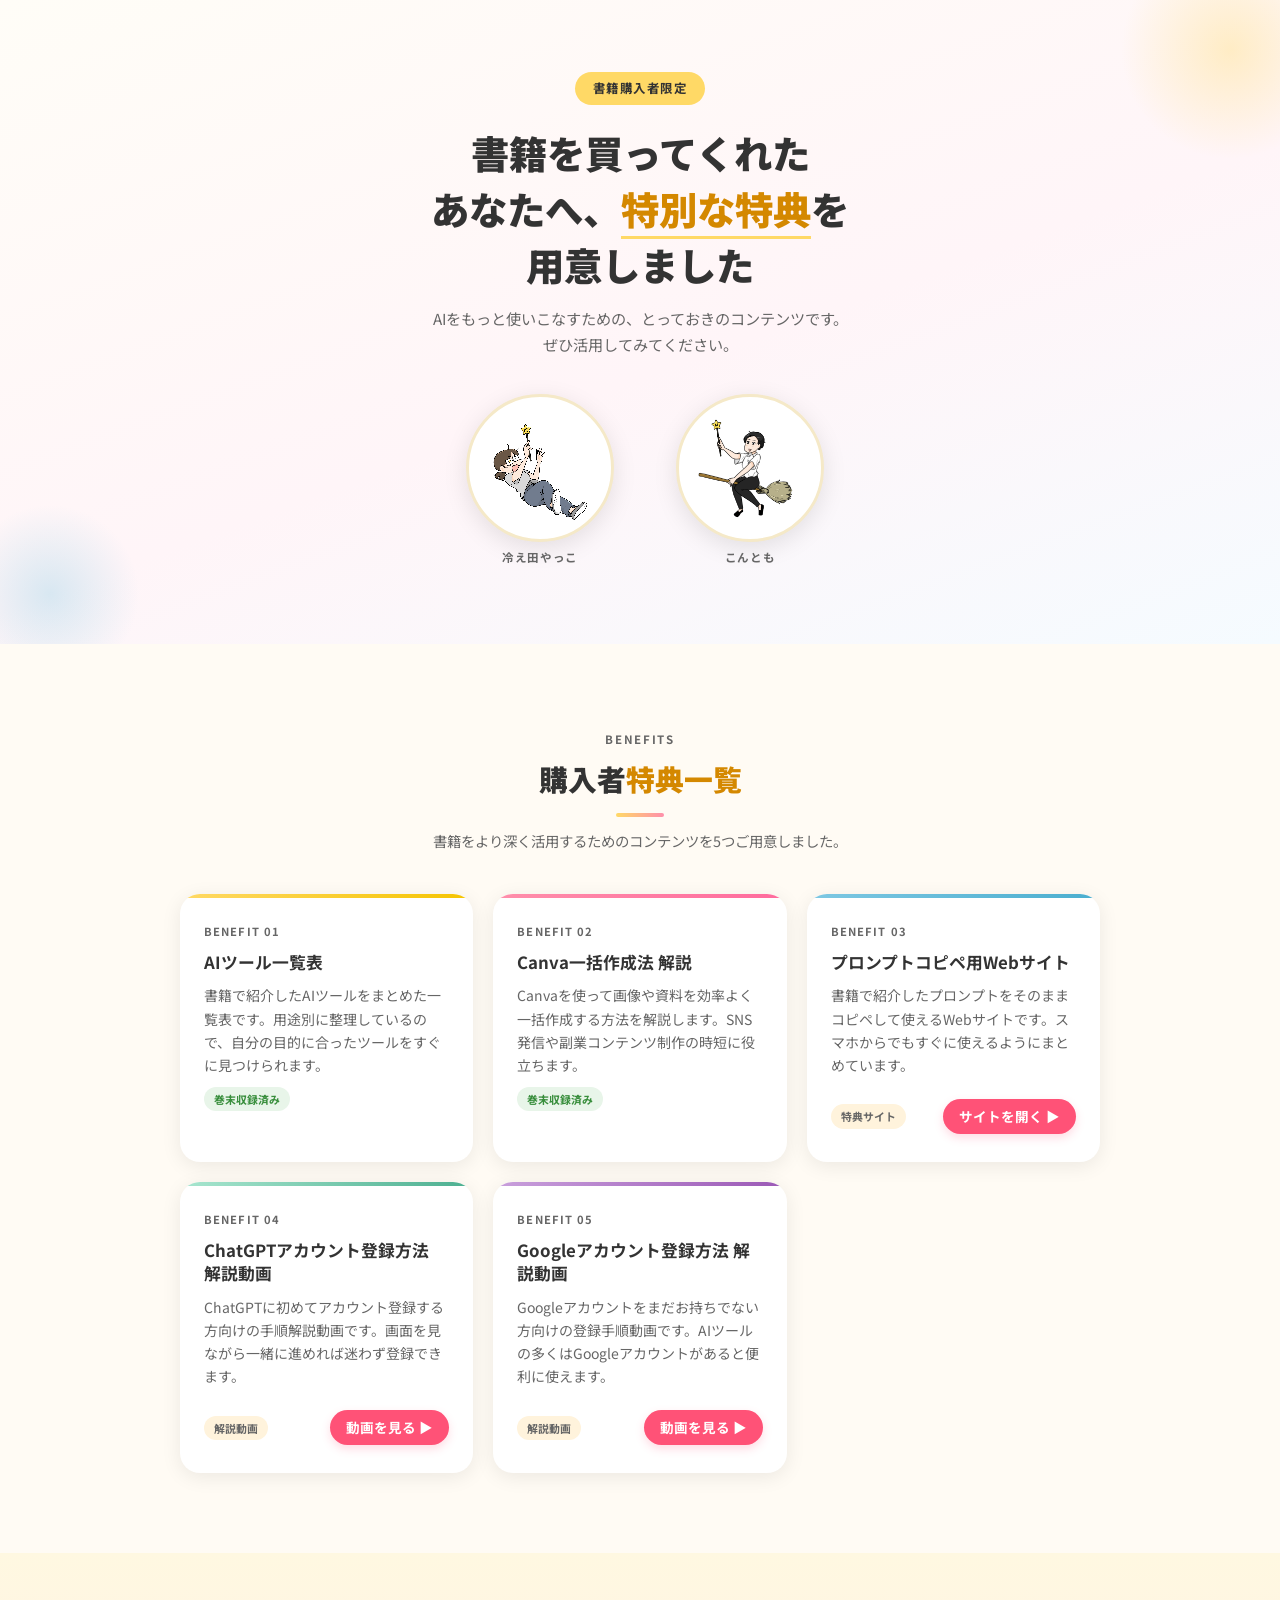
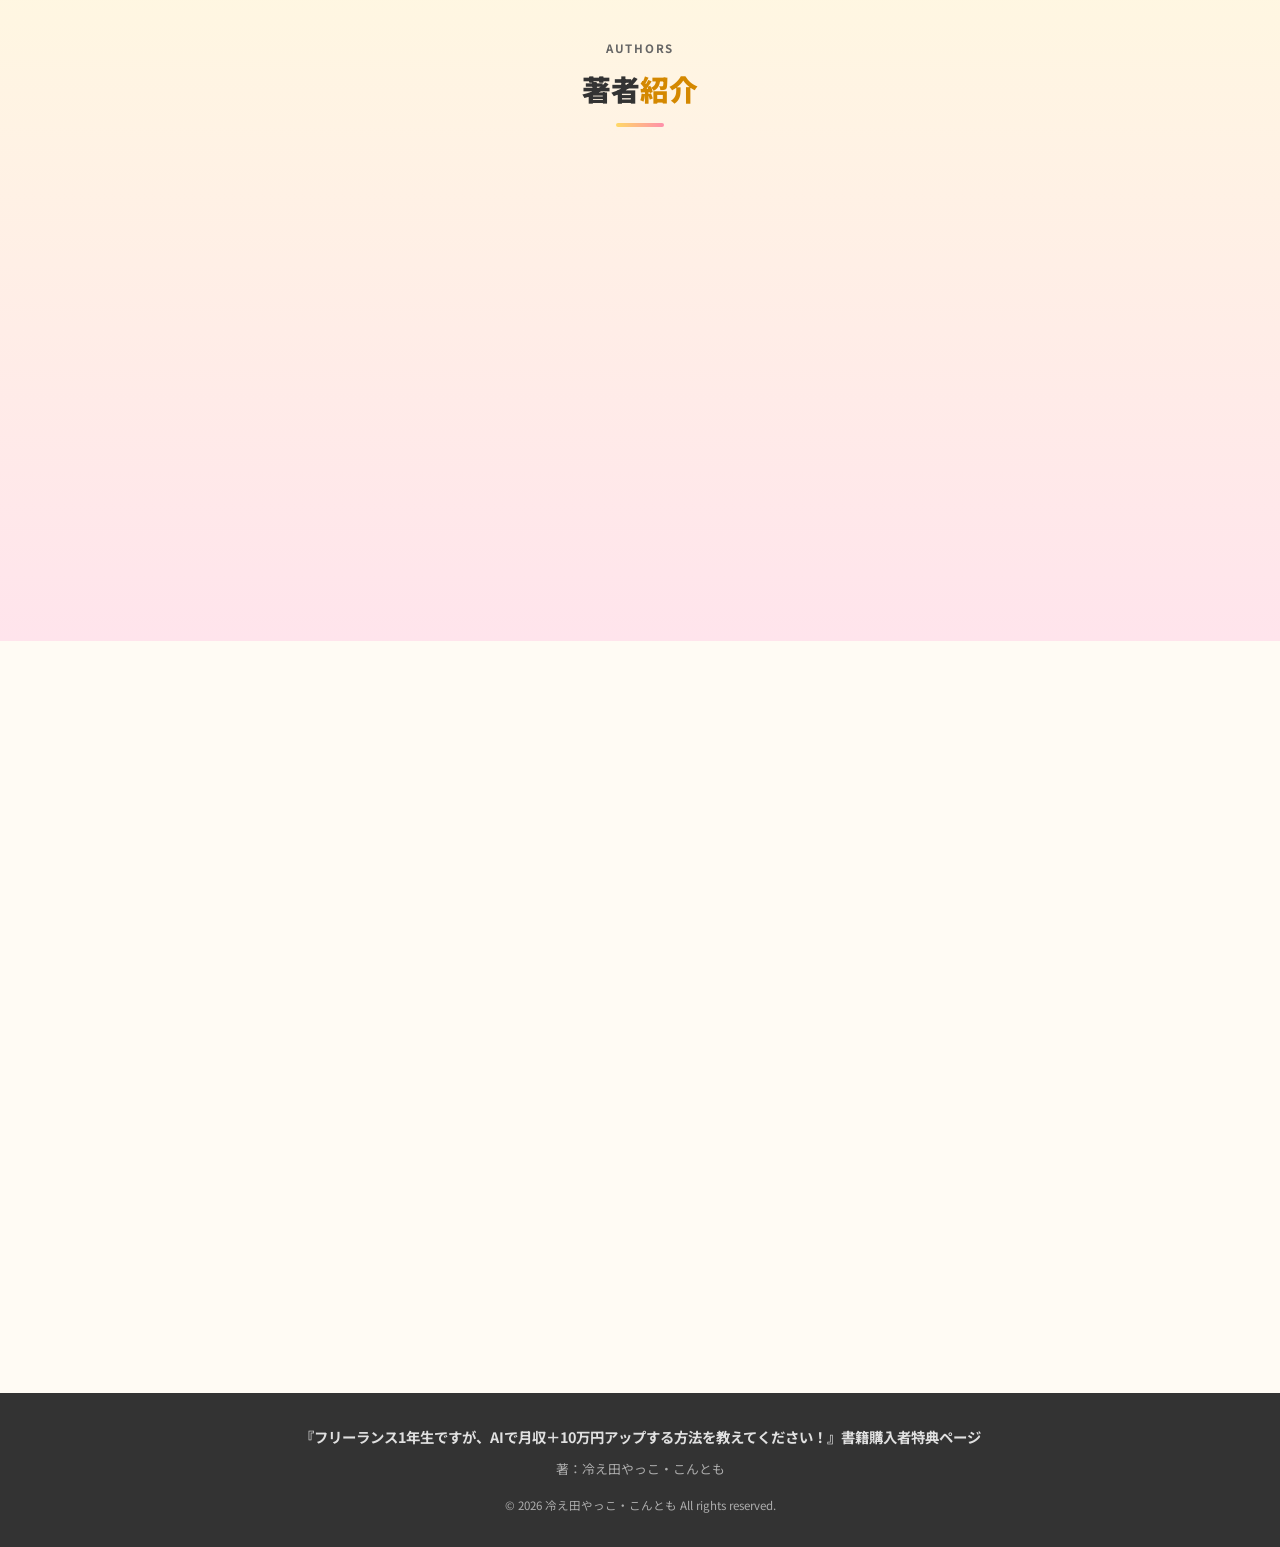
==== index.html @ 8abfb725 "Initial commit of bonus page" ====
<!DOCTYPE html>
<html lang="ja">

<head>
  <meta charset="UTF-8">
  <meta name="viewport" content="width=device-width, initial-scale=1.0">
  <meta name="description"
    content="冷え田やっこ・こん共著 『フリーランス1年生ですが、AIで月収＋10万円アップする方法を教えてください！』の購入者限定特典ページです。プロンプトコピペ集・解説動画など、AIをもっと活用するための特別コンテンツをご用意しました。">
  <title>書籍購入者特典 | フリーランス1年生ですが、AIで月収＋10万円アップする方法を教えてください！ 購入ありがとうございます</title>
  <link rel="stylesheet" href="style.css">
</head>

<body>

  <!-- ===== Hero ===== -->
  <section class="hero">
    <div class="container">
      <p class="hero-badge">書籍購入者限定</p>
      <h1 class="hero-title">
        書籍を買ってくれた<br>
        あなたへ、<span>特別な特典</span>を<br>
        用意しました
      </h1>
      <p class="hero-subtitle">
        AIをもっと使いこなすための、とっておきのコンテンツです。<br>
        ぜひ活用してみてください。
      </p>
      <div class="hero-characters">
        <div class="hero-character yakko">
          <div class="char-frame">
            <img src="yakko.png" alt="冷え田やっこのキャラクターイラスト">
          </div>
          <p class="character-name">冷え田やっこ</p>
        </div>
        <div class="hero-character kon">
          <div class="char-frame">
            <img src="kontomo.png" alt="こんとものキャラクターイラスト">
          </div>
          <p class="character-name">こんとも</p>
        </div>
      </div>
    </div>
  </section>

  <!-- ===== Benefits ===== -->
  <section class="benefits">
    <div class="container">
      <div class="section-header fade-in">
        <span class="section-label">Benefits</span>
        <h2 class="section-title">購入者<span class="accent">特典一覧</span></h2>
        <div class="divider"></div>
        <p class="section-desc">書籍をより深く活用するためのコンテンツを5つご用意しました。</p>
      </div>

      <div class="benefits-grid">

        <div class="benefit-card fade-in">
          <span class="benefit-number">BENEFIT 01</span>
          <h3 class="benefit-title">AIツール一覧表</h3>
          <p class="benefit-desc">
            書籍で紹介したAIツールをまとめた一覧表です。用途別に整理しているので、自分の目的に合ったツールをすぐに見つけられます。
          </p>
          <span class="benefit-tag confirmed">巻末収録済み</span>
        </div>

        <div class="benefit-card fade-in">
          <span class="benefit-number">BENEFIT 02</span>
          <h3 class="benefit-title">Canva一括作成法 解説</h3>
          <p class="benefit-desc">
            Canvaを使って画像や資料を効率よく一括作成する方法を解説します。SNS発信や副業コンテンツ制作の時短に役立ちます。
          </p>
          <span class="benefit-tag confirmed">巻末収録済み</span>
        </div>

        <div class="benefit-card fade-in">
          <span class="benefit-number">BENEFIT 03</span>
          <h3 class="benefit-title">プロンプトコピペ用Webサイト</h3>
          <p class="benefit-desc">
            書籍で紹介したプロンプトをそのままコピペして使えるWebサイトです。スマホからでもすぐに使えるようにまとめています。
          </p>
          <div style="display: flex; justify-content: space-between; align-items: center; margin-top: 12px;">
            <span class="benefit-tag" style="margin: 0;">特典サイト</span>
            <a href="ai_prompt_collection.html" target="_blank" rel="noopener"
              style="background: #ff5277; color: #fff; padding: 6px 16px; border-radius: 20px; text-decoration: none; font-size: 0.85rem; font-weight: bold; box-shadow: 0 4px 10px rgba(255,82,119,0.2);">サイトを開く
              ▶</a>
          </div>
        </div>

        <div class="benefit-card fade-in">
          <span class="benefit-number">BENEFIT 04</span>
          <h3 class="benefit-title">ChatGPTアカウント登録方法 解説動画</h3>
          <p class="benefit-desc">
            ChatGPTに初めてアカウント登録する方向けの手順解説動画です。画面を見ながら一緒に進めれば迷わず登録できます。
          </p>
          <div style="display: flex; justify-content: space-between; align-items: center; margin-top: 12px;">
            <span class="benefit-tag" style="margin: 0;">解説動画</span>
            <a href="https://youtu.be/j7SQnqsW3Rg" target="_blank" rel="noopener"
              style="background: #ff5277; color: #fff; padding: 6px 16px; border-radius: 20px; text-decoration: none; font-size: 0.85rem; font-weight: bold; box-shadow: 0 4px 10px rgba(255,82,119,0.2);">動画を見る
              ▶</a>
          </div>
        </div>

        <div class="benefit-card fade-in">
          <span class="benefit-number">BENEFIT 05</span>
          <h3 class="benefit-title">Googleアカウント登録方法 解説動画</h3>
          <p class="benefit-desc">
            Googleアカウントをまだお持ちでない方向けの登録手順動画です。AIツールの多くはGoogleアカウントがあると便利に使えます。
          </p>
          <div style="display: flex; justify-content: space-between; align-items: center; margin-top: 12px;">
            <span class="benefit-tag" style="margin: 0;">解説動画</span>
            <a href="https://youtu.be/7BrcalyXawY" target="_blank" rel="noopener"
              style="background: #ff5277; color: #fff; padding: 6px 16px; border-radius: 20px; text-decoration: none; font-size: 0.85rem; font-weight: bold; box-shadow: 0 4px 10px rgba(255,82,119,0.2);">動画を見る
              ▶</a>
          </div>
        </div>

      </div>
    </div>
  </section>

  <!-- ===== Authors ===== -->
  <section class="authors">
    <div class="container">
      <div class="section-header fade-in">
        <span class="section-label">Authors</span>
        <h2 class="section-title">著者<span class="accent">紹介</span></h2>
        <div class="divider"></div>
      </div>

      <div class="authors-grid">

        <div class="author-card fade-in">
          <div class="author-image">
            <img src="yakko.png" alt="冷え田やっこ">
          </div>
          <p class="author-role">漫画担当</p>
          <h3 class="author-name">冷え田やっこ</h3>
          <p class="author-desc">
            漫画家・イラストレーター。子育てをしながら創作活動を続けるなかでAIと出会い、その便利さに驚愕。「むずかしいことをわかりやすく」をモットーに、ふだんの生活に寄り添った漫画を描き続けている。
          </p>
        </div>

        <div class="author-card fade-in">
          <div class="author-image">
            <img src="kontomo.png" alt="こんとも">
          </div>
          <p class="author-role">AI・Web担当</p>
          <h3 class="author-name">こんとも</h3>
          <p class="author-desc">
            フリーランスのWebクリエイター。AI活用・副業・時短をテーマに情報発信中。Udemy講師としてChatGPT基礎講座を提供するなど、初心者がAIをすぐに使いこなせるようサポートしている。
          </p>
        </div>

      </div>
    </div>
  </section>

  <!-- ===== CTA ===== -->
  <section class="cta">
    <div class="container">
      <div class="cta-box fade-in">
        <div class="section-header" style="margin-bottom: 0;">
          <span class="section-label">Access</span>
          <h2 class="section-title">特典コンテンツへの<span class="accent">アクセス方法</span></h2>
          <div class="divider"></div>
        </div>

        <div class="cta-note">
          <strong>書籍の巻末QRコードからアクセスした方限定</strong>
          書籍の巻末に掲載されているQRコードを読み込むと、各特典コンテンツにアクセスできます。書籍をお手元にご用意の上、ご利用ください。
        </div>

        <a href="#" class="btn btn-primary">
          特典コンテンツを見る
        </a>

        <p style="margin: 20px 0 8px; font-size: 0.85rem; font-weight: 700; color: #555;">公式LINEでも最新情報をお届けしています</p>

        <a href="#" class="btn btn-line">
          公式LINEを登録する
        </a>

        <p class="cta-sub">
          公式LINEでは書籍の最新情報・キャンペーン情報をお届けしています。
        </p>
      </div>
    </div>
  </section>

  <!-- ===== Footer ===== -->
  <footer>
    <p class="footer-title">『フリーランス1年生ですが、AIで月収＋10万円アップする方法を教えてください！』書籍購入者特典ページ</p>
    <p class="footer-authors">著：冷え田やっこ・こんとも</p>
    <p class="copyright">&copy; 2026 冷え田やっこ・こんとも All rights reserved.</p>
  </footer>

  <!-- ===== Scroll Fade-in ===== -->
  <script>
    const targets = document.querySelectorAll('.fade-in');
    const observer = new IntersectionObserver((entries) => {
      entries.forEach((entry, i) => {
        if (entry.isIntersecting) {
          setTimeout(() => {
            entry.target.classList.add('visible');
          }, 80 * (entry.target.dataset.delay || 0));
          observer.unobserve(entry.target);
        }
      });
    }, { threshold: 0.12 });

    targets.forEach((el, i) => {
      el.dataset.delay = i;
      observer.observe(el);
    });

    // ===== White Background Removal (for yakko.png) =====
    function removeWhiteBg(img, threshold) {
      const canvas = document.createElement('canvas');
      canvas.width = img.naturalWidth;
      canvas.height = img.naturalHeight;
      canvas.style.cssText = img.style.cssText;
      canvas.className = img.className;
      canvas.style.width = '100%';
      canvas.style.height = 'auto';
      const ctx = canvas.getContext('2d');
      ctx.drawImage(img, 0, 0);
      const imageData = ctx.getImageData(0, 0, canvas.width, canvas.height);
      const data = imageData.data;
      for (let i = 0; i < data.length; i += 4) {
        const r = data[i], g = data[i + 1], b = data[i + 2];
        if (r > threshold && g > threshold && b > threshold) {
          // Near-white pixel: make transparent
          data[i + 3] = 0;
        }
      }
      ctx.putImageData(imageData, 0, 0);
      img.parentNode.replaceChild(canvas, img);
    }

    // Apply only to yakko.png (white background PNG)
    document.querySelectorAll('img[src="yakko.png"]').forEach(img => {
      if (img.complete && img.naturalWidth > 0) {
        removeWhiteBg(img, 235);
      } else {
        img.addEventListener('load', () => removeWhiteBg(img, 235));
      }
    });
  </script>

</body>

</html>
---- style.css ----
@import url('https://fonts.googleapis.com/css2?family=Noto+Sans+JP:wght@400;700;900&display=swap');

/* ===== Reset & Base ===== */
*,
*::before,
*::after {
  box-sizing: border-box;
  margin: 0;
  padding: 0;
}

html {
  font-size: 16px;
  scroll-behavior: smooth;
}

body {
  font-family: 'Noto Sans JP', sans-serif;
  background-color: #FFFBF4;
  color: #333333;
  line-height: 1.7;
  -webkit-font-smoothing: antialiased;
}

img {
  max-width: 100%;
  height: auto;
  display: block;
}

/* ===== Variables ===== */
:root {
  --yellow: #FFD966;
  --yellow-dark: #F5C400;
  --pink: #FF8FAB;
  --pink-light: #FFD6E0;
  --blue: #7EC8E3;
  --blue-light: #DCEFFE;
  --cream: #FFFBF4;
  --cream-dark: #FFF3DC;
  --text: #333333;
  --text-light: #666666;
  --white: #ffffff;
  --radius: 20px;
  --radius-sm: 12px;
  --shadow: 0 4px 20px rgba(0, 0, 0, 0.08);
  --shadow-lg: 0 8px 32px rgba(0, 0, 0, 0.12);
  --max-width: 960px;
}

/* ===== Layout ===== */
.container {
  width: 100%;
  max-width: var(--max-width);
  margin: 0 auto;
  padding: 0 20px;
}

section {
  padding: 60px 0;
}

/* ===== Hero Section ===== */
.hero {
  background: linear-gradient(160deg, #FFFDF7 0%, #FFF5F8 55%, #F5FBFF 100%);
  padding: 52px 0 40px;
  text-align: center;
  position: relative;
  overflow: hidden;
}

.hero::before {
  content: '';
  position: absolute;
  top: -60px;
  right: -60px;
  width: 220px;
  height: 220px;
  background: radial-gradient(circle, rgba(255, 217, 102, 0.35) 0%, transparent 70%);
  border-radius: 50%;
}

.hero::after {
  content: '';
  position: absolute;
  bottom: -40px;
  left: -40px;
  width: 180px;
  height: 180px;
  background: radial-gradient(circle, rgba(126, 200, 227, 0.3) 0%, transparent 70%);
  border-radius: 50%;
}

.hero-badge {
  display: inline-block;
  background: var(--yellow);
  color: var(--text);
  font-weight: 700;
  font-size: 0.78rem;
  letter-spacing: 0.12em;
  padding: 6px 18px;
  border-radius: 100px;
  margin-bottom: 20px;
}

.hero-title {
  font-size: 1.7rem;
  font-weight: 900;
  line-height: 1.45;
  margin-bottom: 14px;
  color: var(--text);
}

.hero-title span {
  color: #D48800;
  border-bottom: 3px solid var(--yellow);
}

.hero-subtitle {
  font-size: 0.95rem;
  color: var(--text-light);
  margin-bottom: 36px;
  padding: 0 10px;
}

.hero-characters {
  display: flex;
  justify-content: center;
  align-items: flex-end;
  gap: 0;
  margin-bottom: 20px;
  position: relative;
}

.hero-character {
  width: 160px;
  position: relative;
  display: flex;
  flex-direction: column;
  align-items: center;
}

.hero-character .char-frame {
  width: 148px;
  height: 148px;
  border-radius: 50%;
  background: #ffffff;
  border: 3px solid #F5E9C8;
  box-shadow: 0 6px 24px rgba(0, 0, 0, 0.10);
  overflow: hidden;
  display: flex;
  align-items: center;
  justify-content: center;
  padding: 8px;
}

.hero-character .char-frame img {
  width: 100%;
  height: 100%;
  object-fit: contain;
}

.hero-character.yakko {
  animation: float-yakko 4s ease-in-out infinite;
}

.hero-character.kon {
  animation: float-kon 4.5s ease-in-out infinite;
}

@keyframes float-yakko {

  0%,
  100% {
    transform: translateY(0px) rotate(-2deg);
  }

  50% {
    transform: translateY(-12px) rotate(2deg);
  }
}

@keyframes float-kon {

  0%,
  100% {
    transform: translateY(-6px) rotate(3deg);
  }

  50% {
    transform: translateY(6px) rotate(-2deg);
  }
}

.character-name {
  font-size: 0.72rem;
  font-weight: 700;
  color: var(--text-light);
  text-align: center;
  margin-top: 6px;
  letter-spacing: 0.05em;
}

/* ===== Section Header ===== */
.section-header {
  text-align: center;
  margin-bottom: 40px;
}

.section-label {
  display: inline-block;
  font-size: 0.72rem;
  font-weight: 700;
  letter-spacing: 0.15em;
  color: var(--text-light);
  text-transform: uppercase;
  margin-bottom: 10px;
}

.section-title {
  font-size: 1.45rem;
  font-weight: 900;
  line-height: 1.4;
  color: var(--text);
}

.section-title .accent {
  color: #D48800;
}

.section-desc {
  margin-top: 12px;
  font-size: 0.9rem;
  color: var(--text-light);
}

/* ===== Divider ===== */
.divider {
  width: 48px;
  height: 4px;
  background: linear-gradient(90deg, var(--yellow), var(--pink));
  border-radius: 4px;
  margin: 14px auto 0;
}

/* ===== Benefits Section ===== */
.benefits {
  background: var(--cream);
}

.benefits-grid {
  display: grid;
  grid-template-columns: 1fr;
  gap: 20px;
}

.benefit-card {
  background: var(--white);
  border-radius: var(--radius);
  padding: 28px 24px;
  box-shadow: var(--shadow);
  display: flex;
  flex-direction: column;
  gap: 10px;
  position: relative;
  overflow: hidden;
  transition: transform 0.2s ease, box-shadow 0.2s ease;
}

.benefit-card:hover {
  transform: translateY(-3px);
  box-shadow: var(--shadow-lg);
}

.benefit-card::before {
  content: '';
  position: absolute;
  top: 0;
  left: 0;
  right: 0;
  height: 4px;
  border-radius: var(--radius) var(--radius) 0 0;
}

.benefit-card:nth-child(1)::before {
  background: linear-gradient(90deg, var(--yellow), var(--yellow-dark));
}

.benefit-card:nth-child(2)::before {
  background: linear-gradient(90deg, var(--pink), #FF6B9D);
}

.benefit-card:nth-child(3)::before {
  background: linear-gradient(90deg, var(--blue), #4AAECF);
}

.benefit-card:nth-child(4)::before {
  background: linear-gradient(90deg, #A8E6CF, #4CAF90);
}

.benefit-card:nth-child(5)::before {
  background: linear-gradient(90deg, #C9A0DC, #9B59B6);
}

.benefit-number {
  font-size: 0.7rem;
  font-weight: 700;
  letter-spacing: 0.1em;
  color: var(--text-light);
}

.benefit-title {
  font-size: 1.05rem;
  font-weight: 700;
  color: var(--text);
  line-height: 1.4;
}

.benefit-desc {
  font-size: 0.875rem;
  color: var(--text-light);
  line-height: 1.65;
}

.benefit-tag {
  display: inline-block;
  font-size: 0.68rem;
  font-weight: 700;
  padding: 3px 10px;
  border-radius: 100px;
  background: var(--cream-dark);
  color: var(--text-light);
  width: fit-content;
}

.benefit-tag.confirmed {
  background: #E8F5E9;
  color: #388E3C;
}

/* ===== Authors Section ===== */
.authors {
  background: linear-gradient(180deg, #FFF8E1 0%, #FFE4EC 100%);
}

.authors-grid {
  display: grid;
  grid-template-columns: 1fr;
  gap: 28px;
}

.author-card {
  background: var(--white);
  border-radius: var(--radius);
  padding: 32px 24px;
  box-shadow: var(--shadow);
  text-align: center;
}

.author-image {
  width: 140px;
  margin: 0 auto 18px;
}

.author-image img {
  width: 100%;
  height: auto;
}

.author-role {
  font-size: 0.7rem;
  font-weight: 700;
  letter-spacing: 0.12em;
  color: var(--text-light);
  margin-bottom: 6px;
}

.author-name {
  font-size: 1.2rem;
  font-weight: 900;
  color: var(--text);
  margin-bottom: 12px;
}

.author-desc {
  font-size: 0.875rem;
  color: var(--text-light);
  line-height: 1.7;
  text-align: left;
}

/* ===== CTA Section ===== */
.cta {
  background: var(--cream);
  text-align: center;
}

.cta-box {
  background: var(--white);
  border-radius: var(--radius);
  padding: 40px 24px;
  box-shadow: var(--shadow-lg);
  border: 2px solid var(--yellow);
}

.cta-note {
  font-size: 0.82rem;
  color: var(--text-light);
  background: var(--cream-dark);
  border-radius: var(--radius-sm);
  padding: 14px 16px;
  margin: 24px 0 32px;
  line-height: 1.7;
  text-align: left;
}

.cta-note strong {
  color: var(--text);
  display: block;
  margin-bottom: 6px;
}

.btn {
  display: inline-block;
  font-family: 'Noto Sans JP', sans-serif;
  font-weight: 700;
  font-size: 1rem;
  text-decoration: none;
  border: none;
  cursor: pointer;
  border-radius: 100px;
  padding: 16px 36px;
  transition: transform 0.15s ease, box-shadow 0.15s ease, opacity 0.15s ease;
  width: 100%;
  text-align: center;
}

.btn-primary {
  background: linear-gradient(135deg, var(--yellow), var(--yellow-dark));
  color: #333;
  box-shadow: 0 4px 16px rgba(255, 196, 0, 0.4);
}

.btn-primary:hover {
  transform: translateY(-2px);
  box-shadow: 0 8px 24px rgba(255, 196, 0, 0.5);
}

.btn-line {
  background: #06C755;
  color: var(--white);
  box-shadow: 0 4px 16px rgba(6, 199, 85, 0.35);
  margin-top: 14px;
}

.btn-line:hover {
  transform: translateY(-2px);
  box-shadow: 0 8px 24px rgba(6, 199, 85, 0.45);
  opacity: 0.92;
}

.cta-sub {
  margin-top: 20px;
  font-size: 0.8rem;
  color: var(--text-light);
}

/* ===== Footer ===== */
footer {
  background: #333333;
  color: rgba(255, 255, 255, 0.6);
  text-align: center;
  padding: 32px 20px;
}

footer .footer-title {
  font-size: 0.9rem;
  font-weight: 700;
  color: rgba(255, 255, 255, 0.85);
  margin-bottom: 8px;
}

footer .footer-authors {
  font-size: 0.8rem;
  margin-bottom: 16px;
  color: rgba(255, 255, 255, 0.6);
}

footer .copyright {
  font-size: 0.72rem;
}

/* ===== Fade-in Animation ===== */
.fade-in {
  opacity: 0;
  transform: translateY(20px);
  transition: opacity 0.6s ease, transform 0.6s ease;
}

.fade-in.visible {
  opacity: 1;
  transform: translateY(0);
}

/* ===== Responsive: Tablet ===== */
@media (min-width: 480px) {
  .hero-title {
    font-size: 2rem;
  }

  .benefits-grid {
    grid-template-columns: 1fr 1fr;
  }

  .benefit-card:last-child:nth-child(odd) {
    grid-column: 1 / -1;
  }

  .authors-grid {
    grid-template-columns: 1fr 1fr;
  }

  .btn {
    width: auto;
    min-width: 280px;
  }
}

/* ===== Responsive: PC ===== */
@media (min-width: 769px) {
  section {
    padding: 80px 0;
  }

  .hero {
    padding: 72px 0 56px;
  }

  .hero-title {
    font-size: 2.4rem;
  }

  .hero-character {
    width: 220px;
  }

  .hero-character.kon {
    width: 200px;
  }

  .section-title {
    font-size: 1.8rem;
  }

  .benefits-grid {
    grid-template-columns: repeat(3, 1fr);
  }

  .benefit-card:nth-child(4),
  .benefit-card:nth-child(5) {
    grid-column: auto;
  }

  .benefit-card:last-child:nth-child(odd) {
    grid-column: auto;
  }

  .cta-box {
    padding: 56px 48px;
  }
}
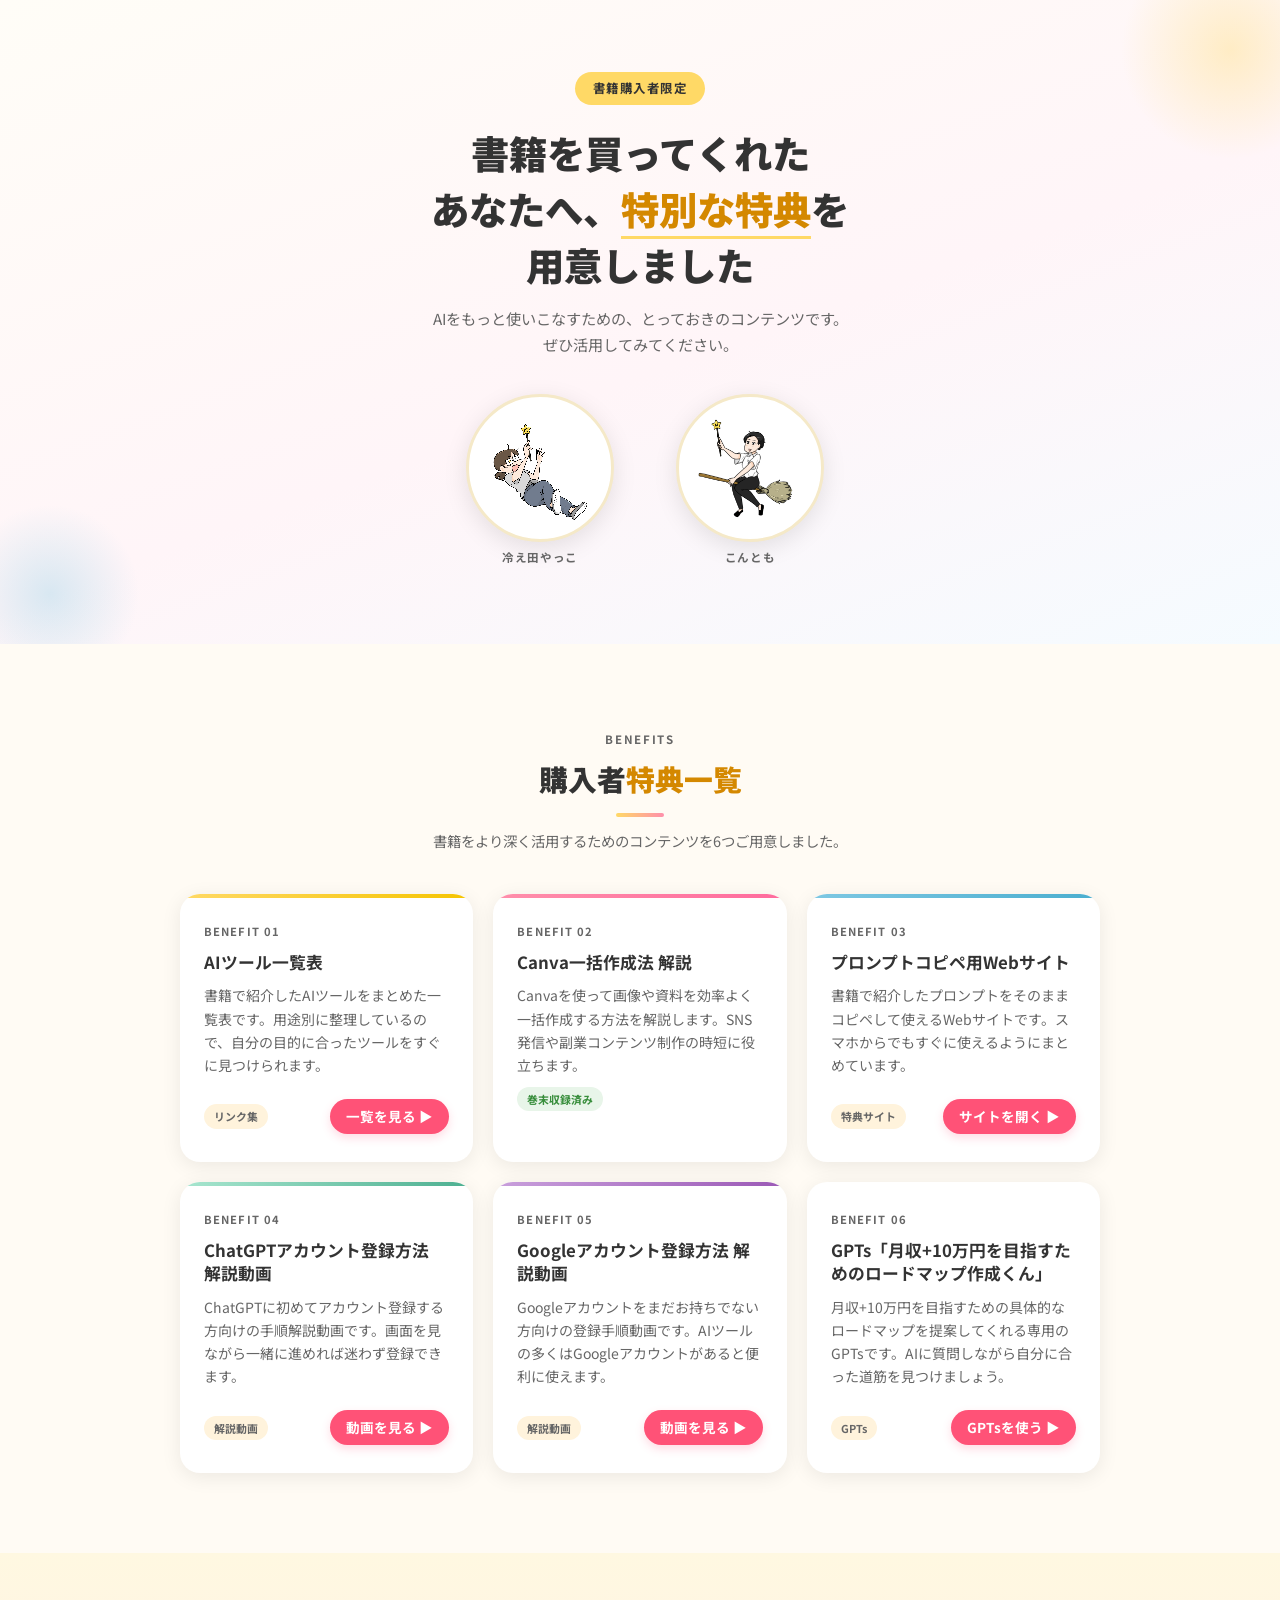
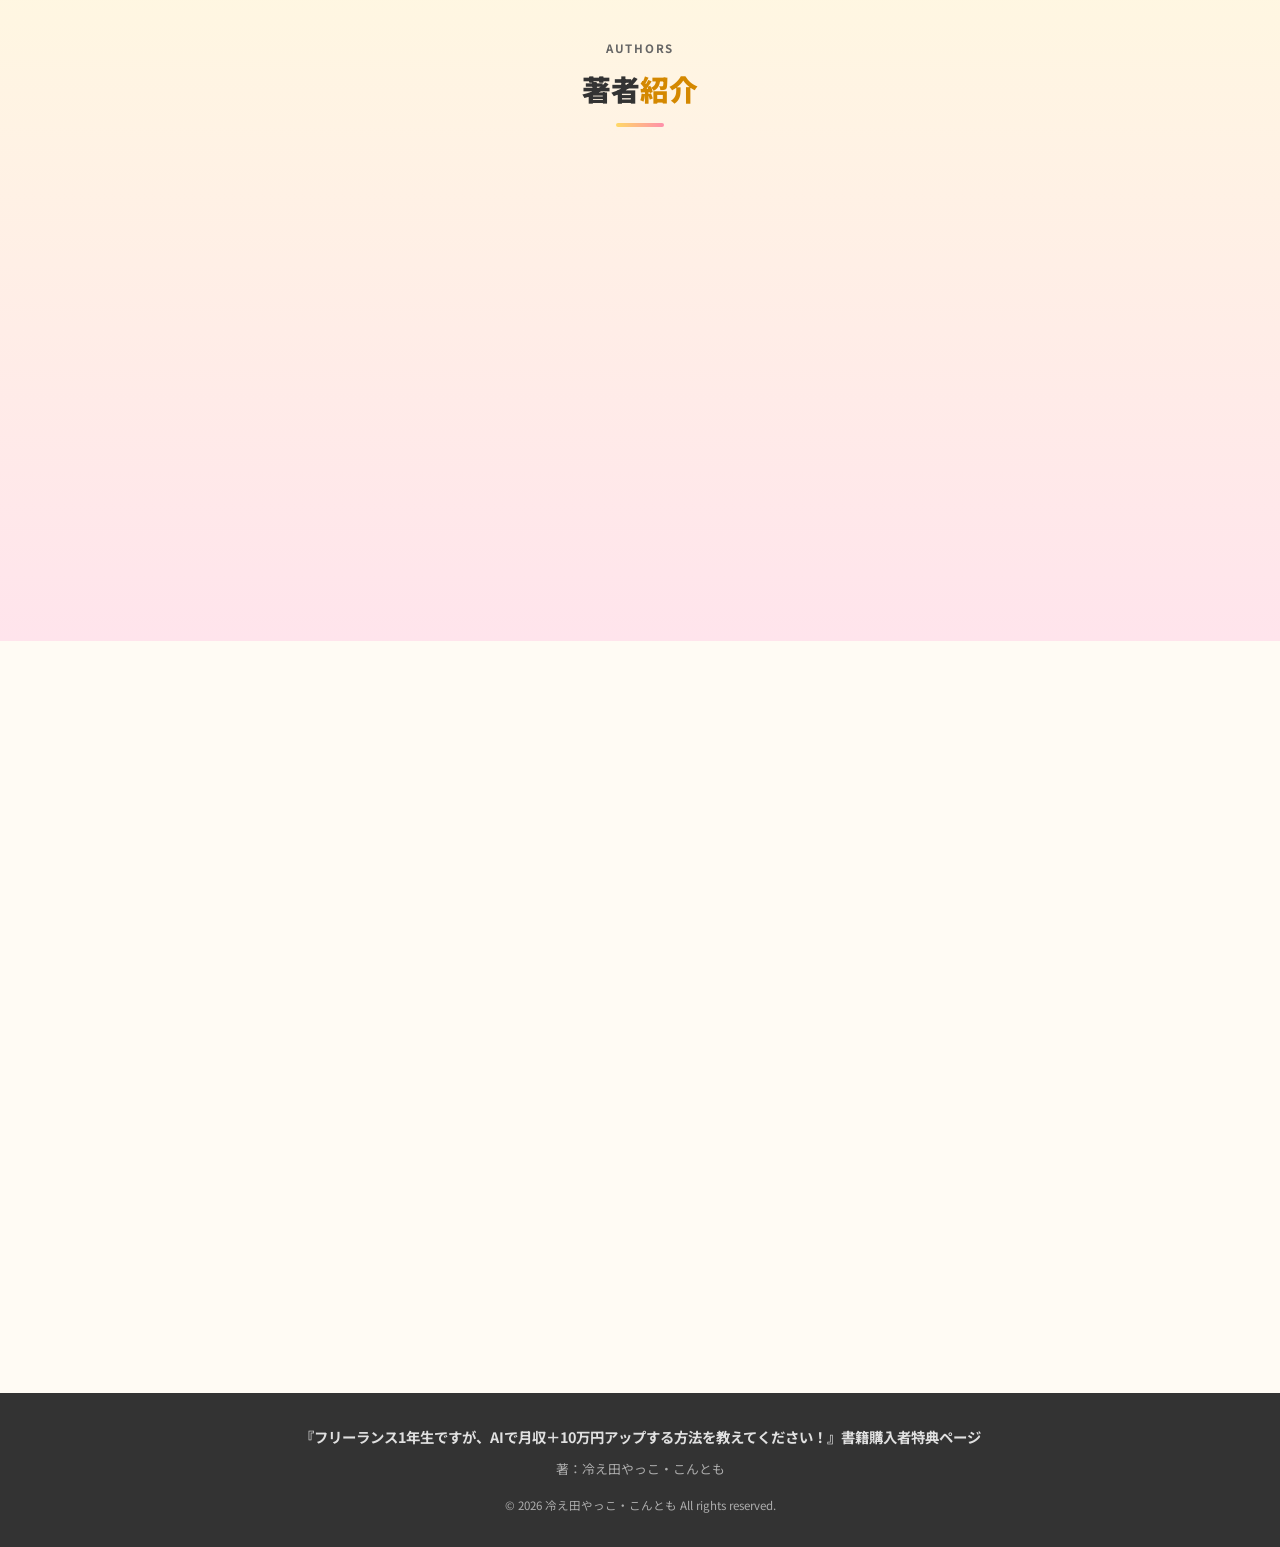
==== commit eec2f84d: "Add ai tools list page and update benefit links" ====
--- a/index.html
+++ b/index.html
@@ -49,7 +49,7 @@
         <span class="section-label">Benefits</span>
         <h2 class="section-title">購入者<span class="accent">特典一覧</span></h2>
         <div class="divider"></div>
-        <p class="section-desc">書籍をより深く活用するためのコンテンツを5つご用意しました。</p>
+        <p class="section-desc">書籍をより深く活用するためのコンテンツを6つご用意しました。</p>
       </div>
 
       <div class="benefits-grid">
@@ -60,7 +60,12 @@
           <p class="benefit-desc">
             書籍で紹介したAIツールをまとめた一覧表です。用途別に整理しているので、自分の目的に合ったツールをすぐに見つけられます。
           </p>
-          <span class="benefit-tag confirmed">巻末収録済み</span>
+          <div style="display: flex; justify-content: space-between; align-items: center; margin-top: 12px;">
+            <span class="benefit-tag" style="margin: 0;">リンク集</span>
+            <a href="ai_tools_links.html" target="_blank" rel="noopener"
+              style="background: #ff5277; color: #fff; padding: 6px 16px; border-radius: 20px; text-decoration: none; font-size: 0.85rem; font-weight: bold; box-shadow: 0 4px 10px rgba(255,82,119,0.2);">一覧を見る
+              ▶</a>
+          </div>
         </div>
 
         <div class="benefit-card fade-in">
@@ -110,6 +115,20 @@
             <span class="benefit-tag" style="margin: 0;">解説動画</span>
             <a href="https://youtu.be/7BrcalyXawY" target="_blank" rel="noopener"
               style="background: #ff5277; color: #fff; padding: 6px 16px; border-radius: 20px; text-decoration: none; font-size: 0.85rem; font-weight: bold; box-shadow: 0 4px 10px rgba(255,82,119,0.2);">動画を見る
+              ▶</a>
+          </div>
+        </div>
+
+        <div class="benefit-card fade-in">
+          <span class="benefit-number">BENEFIT 06</span>
+          <h3 class="benefit-title">GPTs「月収+10万円を目指すためのロードマップ作成くん」</h3>
+          <p class="benefit-desc">
+            月収+10万円を目指すための具体的なロードマップを提案してくれる専用のGPTsです。AIに質問しながら自分に合った道筋を見つけましょう。
+          </p>
+          <div style="display: flex; justify-content: space-between; align-items: center; margin-top: 12px;">
+            <span class="benefit-tag" style="margin: 0;">GPTs</span>
+            <a href="https://chatgpt.com/g/g-69c5f63667fc819190f28369ba0d12cf-yue-shou-10mo-yuan-womu-zhi-sutamenorotomatuhuzuo-cheng-kun" target="_blank" rel="noopener"
+              style="background: #ff5277; color: #fff; padding: 6px 16px; border-radius: 20px; text-decoration: none; font-size: 0.85rem; font-weight: bold; box-shadow: 0 4px 10px rgba(255,82,119,0.2);">GPTsを使う
               ▶</a>
           </div>
         </div>
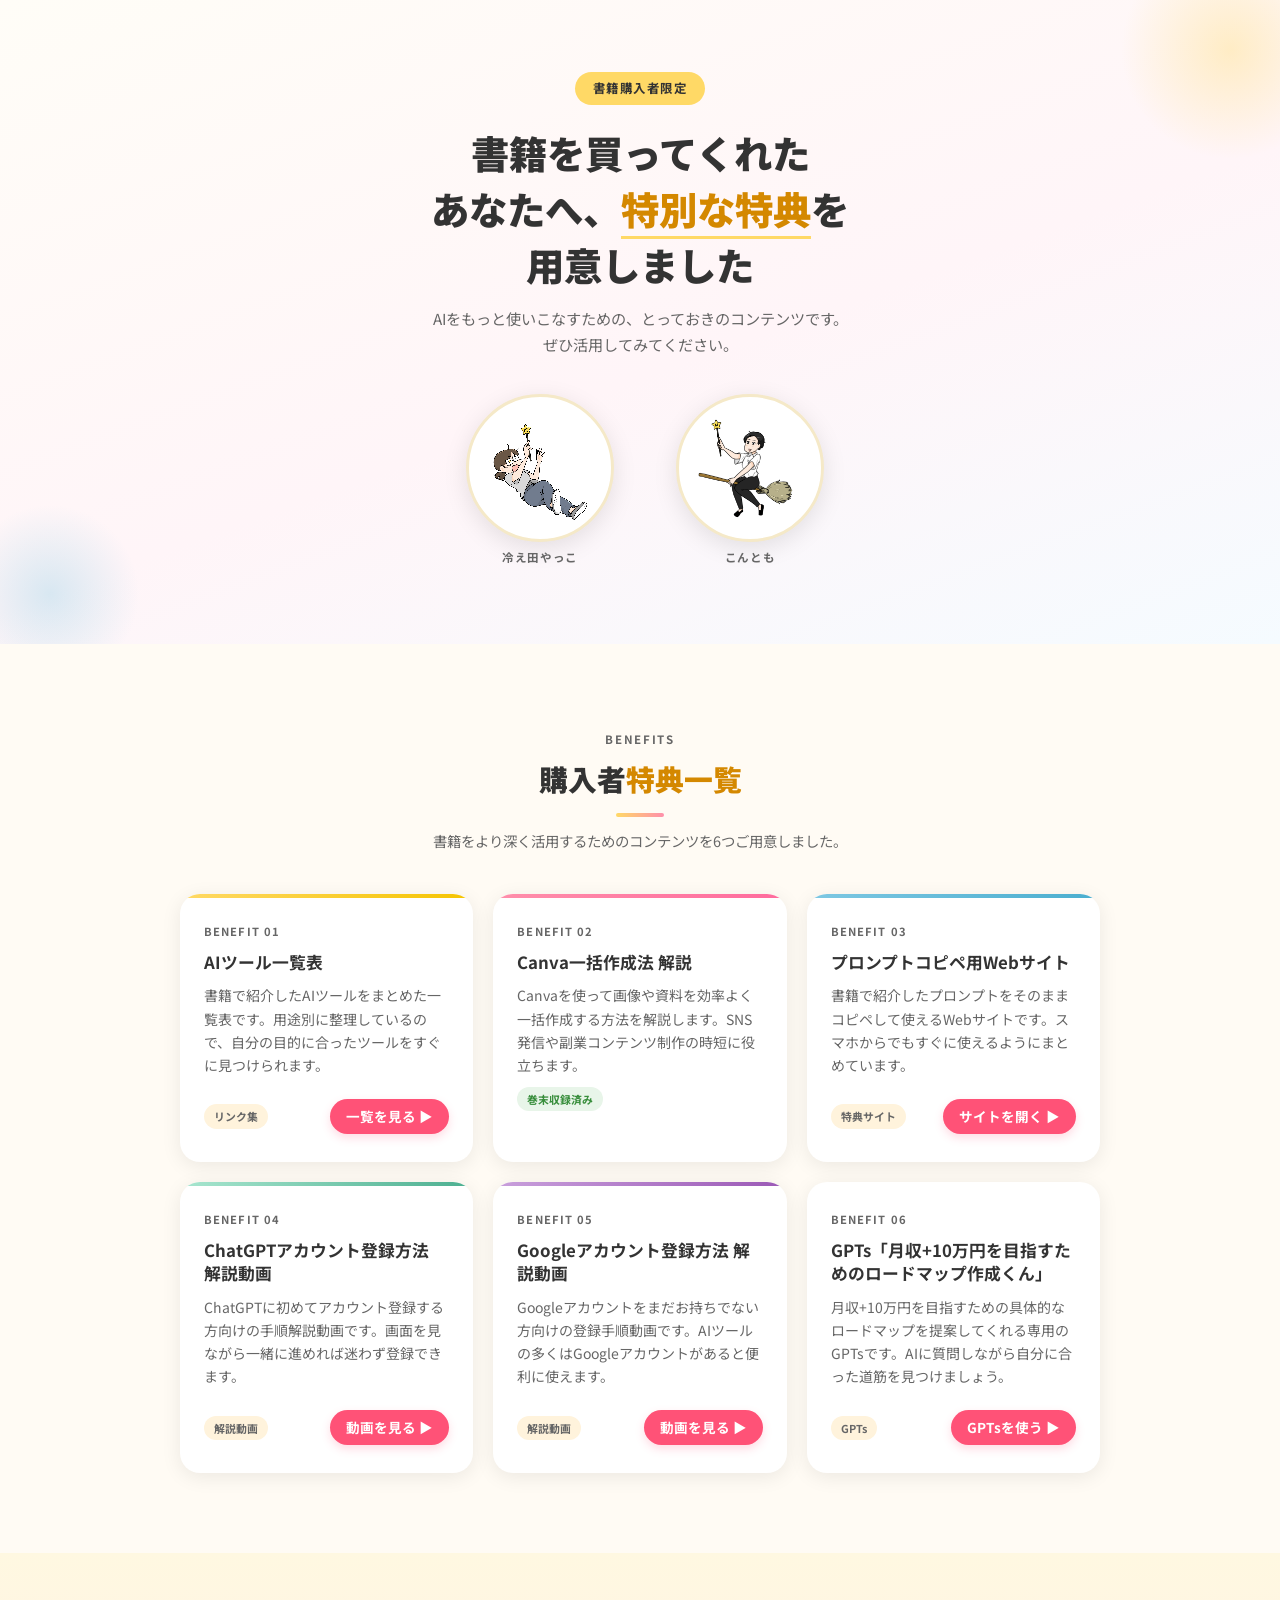
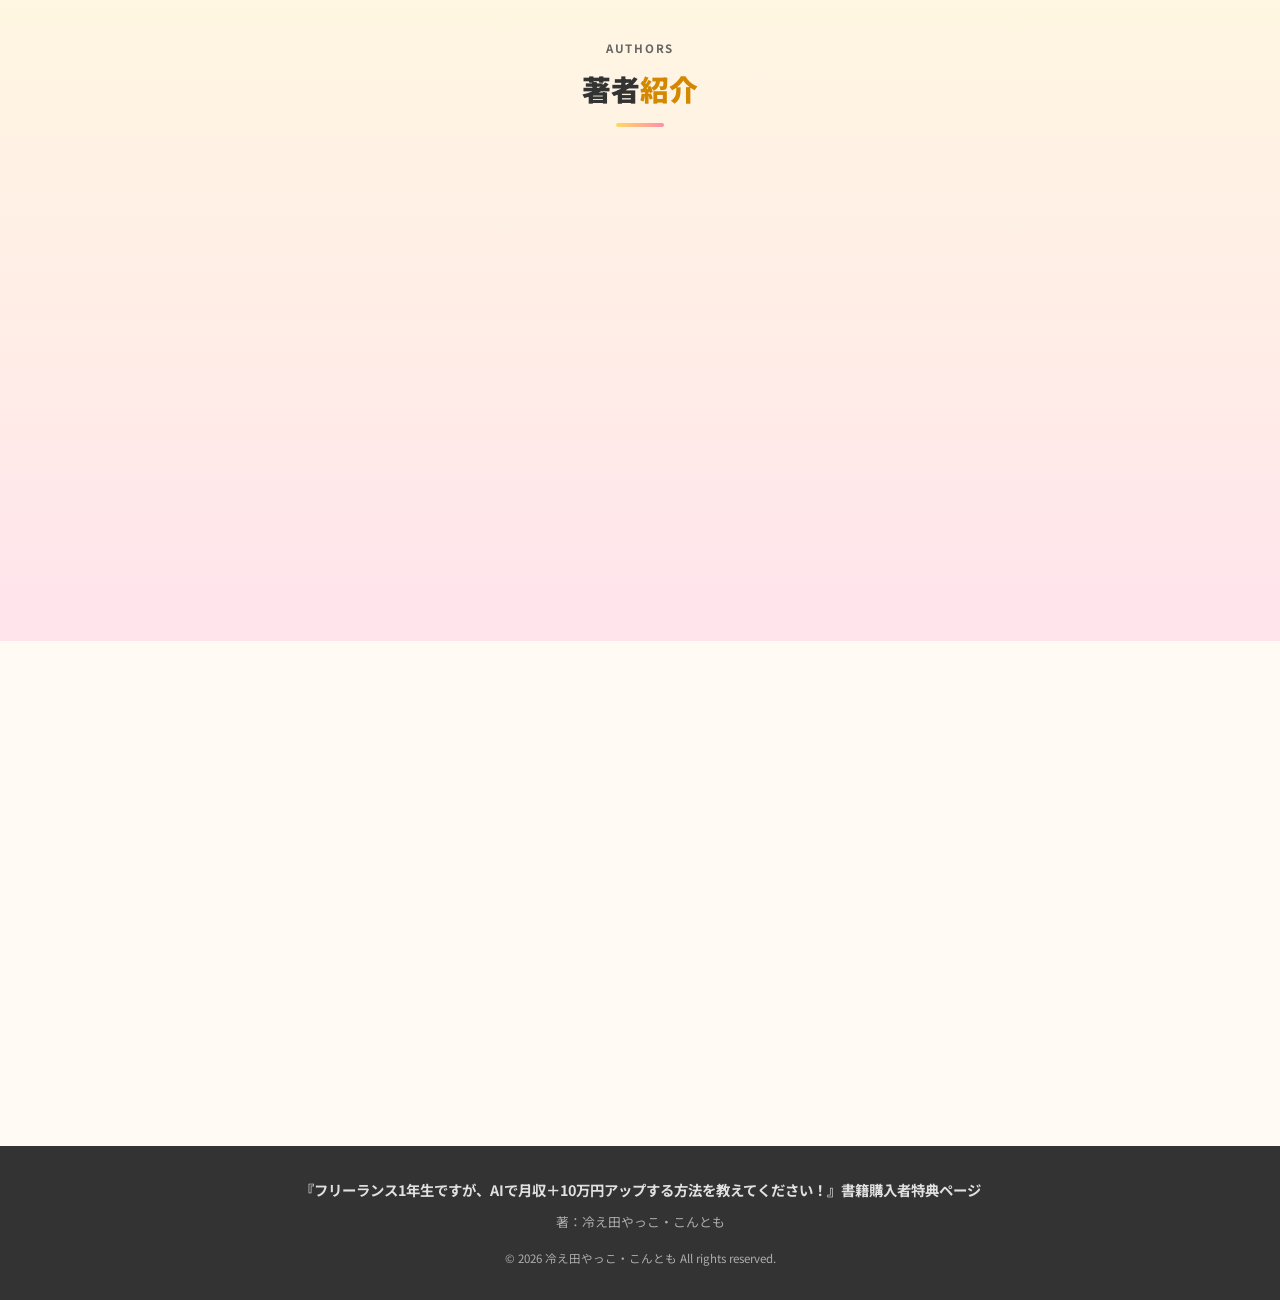
==== commit e4734c15: "Remove bonus access CTA and keep only LINE registration" ====
--- a/index.html
+++ b/index.html
@@ -179,29 +179,16 @@
     <div class="container">
       <div class="cta-box fade-in">
         <div class="section-header" style="margin-bottom: 0;">
-          <span class="section-label">Access</span>
-          <h2 class="section-title">特典コンテンツへの<span class="accent">アクセス方法</span></h2>
+          <span class="section-label">Information</span>
+          <h2 class="section-title">最新情報は<span class="accent">公式LINE</span>から</h2>
           <div class="divider"></div>
         </div>
 
-        <div class="cta-note">
-          <strong>書籍の巻末QRコードからアクセスした方限定</strong>
-          書籍の巻末に掲載されているQRコードを読み込むと、各特典コンテンツにアクセスできます。書籍をお手元にご用意の上、ご利用ください。
-        </div>
-
-        <a href="#" class="btn btn-primary">
-          特典コンテンツを見る
-        </a>
-
-        <p style="margin: 20px 0 8px; font-size: 0.85rem; font-weight: 700; color: #555;">公式LINEでも最新情報をお届けしています</p>
+        <p style="margin: 20px 0 16px; font-size: 0.95rem; font-weight: 700; color: #555;">公式LINEでは書籍の最新情報・キャンペーン情報をお届けしています！</p>
 
         <a href="#" class="btn btn-line">
           公式LINEを登録する
         </a>
-
-        <p class="cta-sub">
-          公式LINEでは書籍の最新情報・キャンペーン情報をお届けしています。
-        </p>
       </div>
     </div>
   </section>
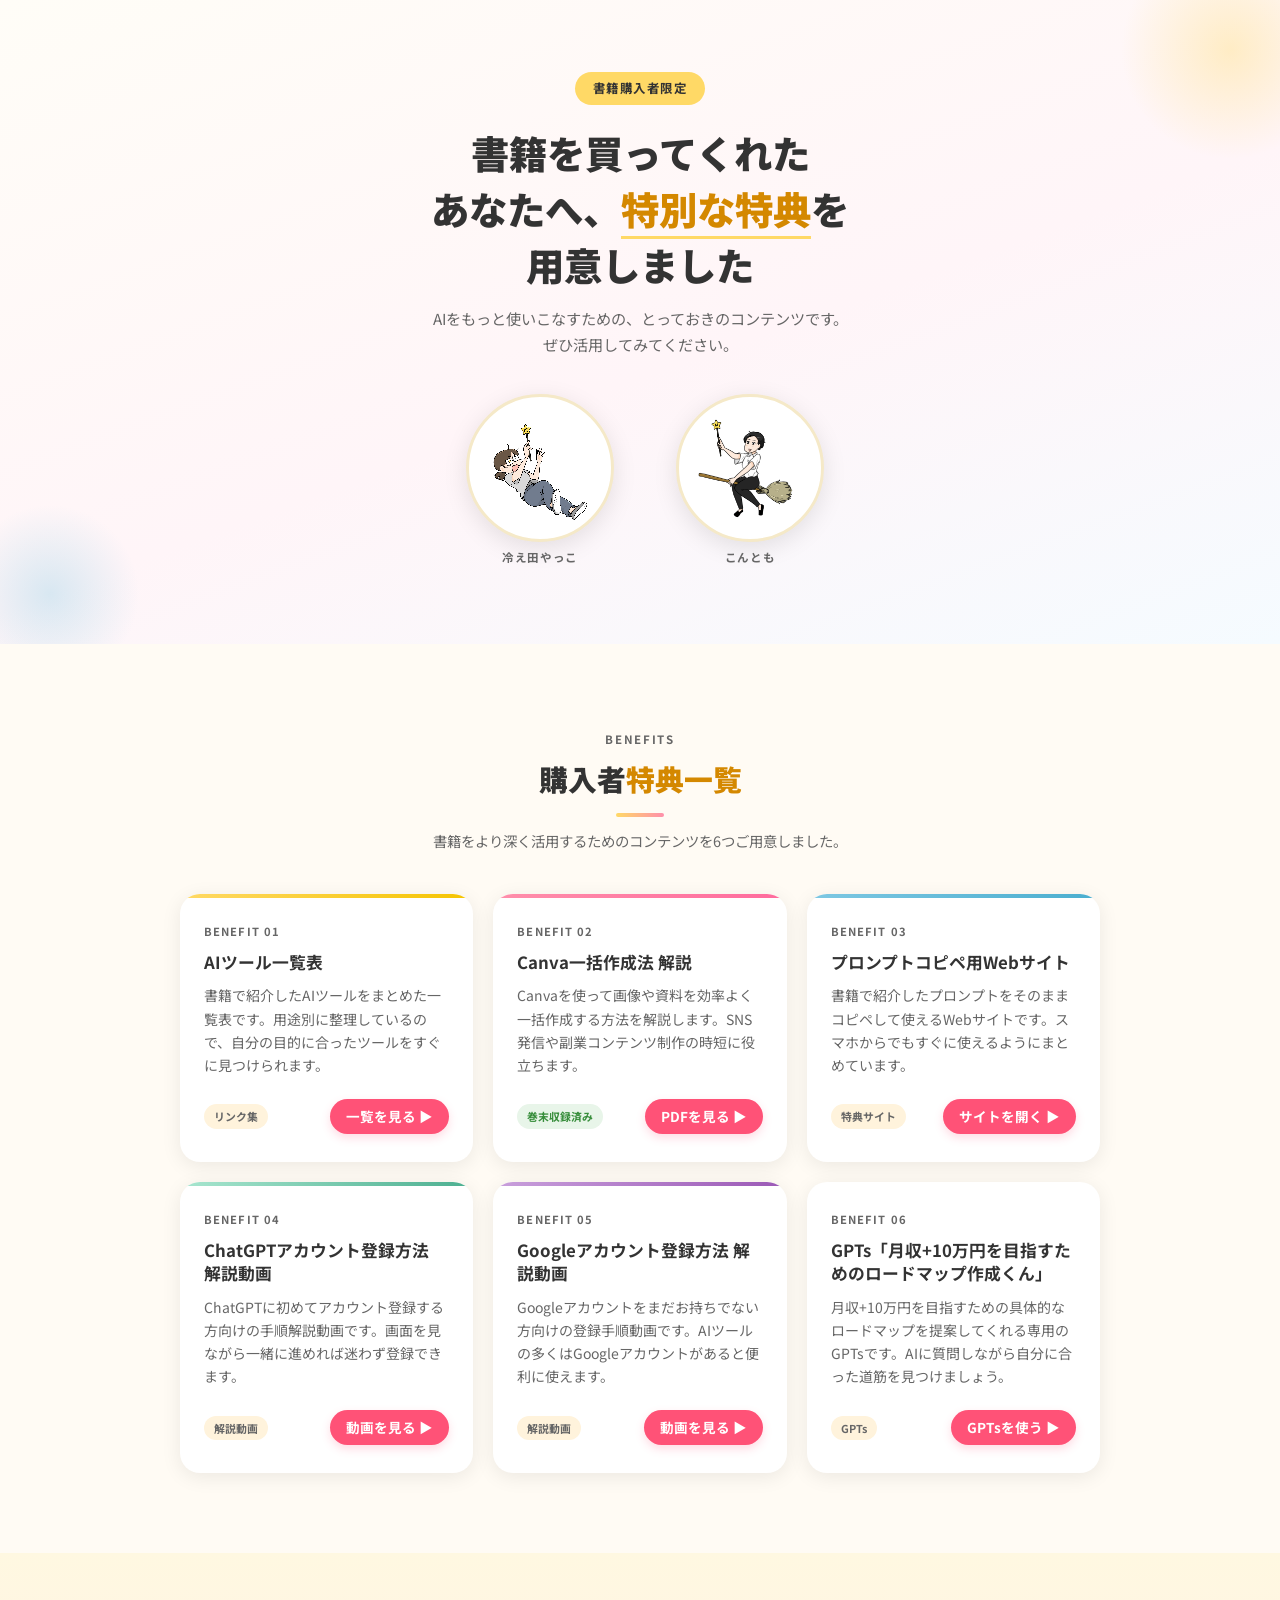
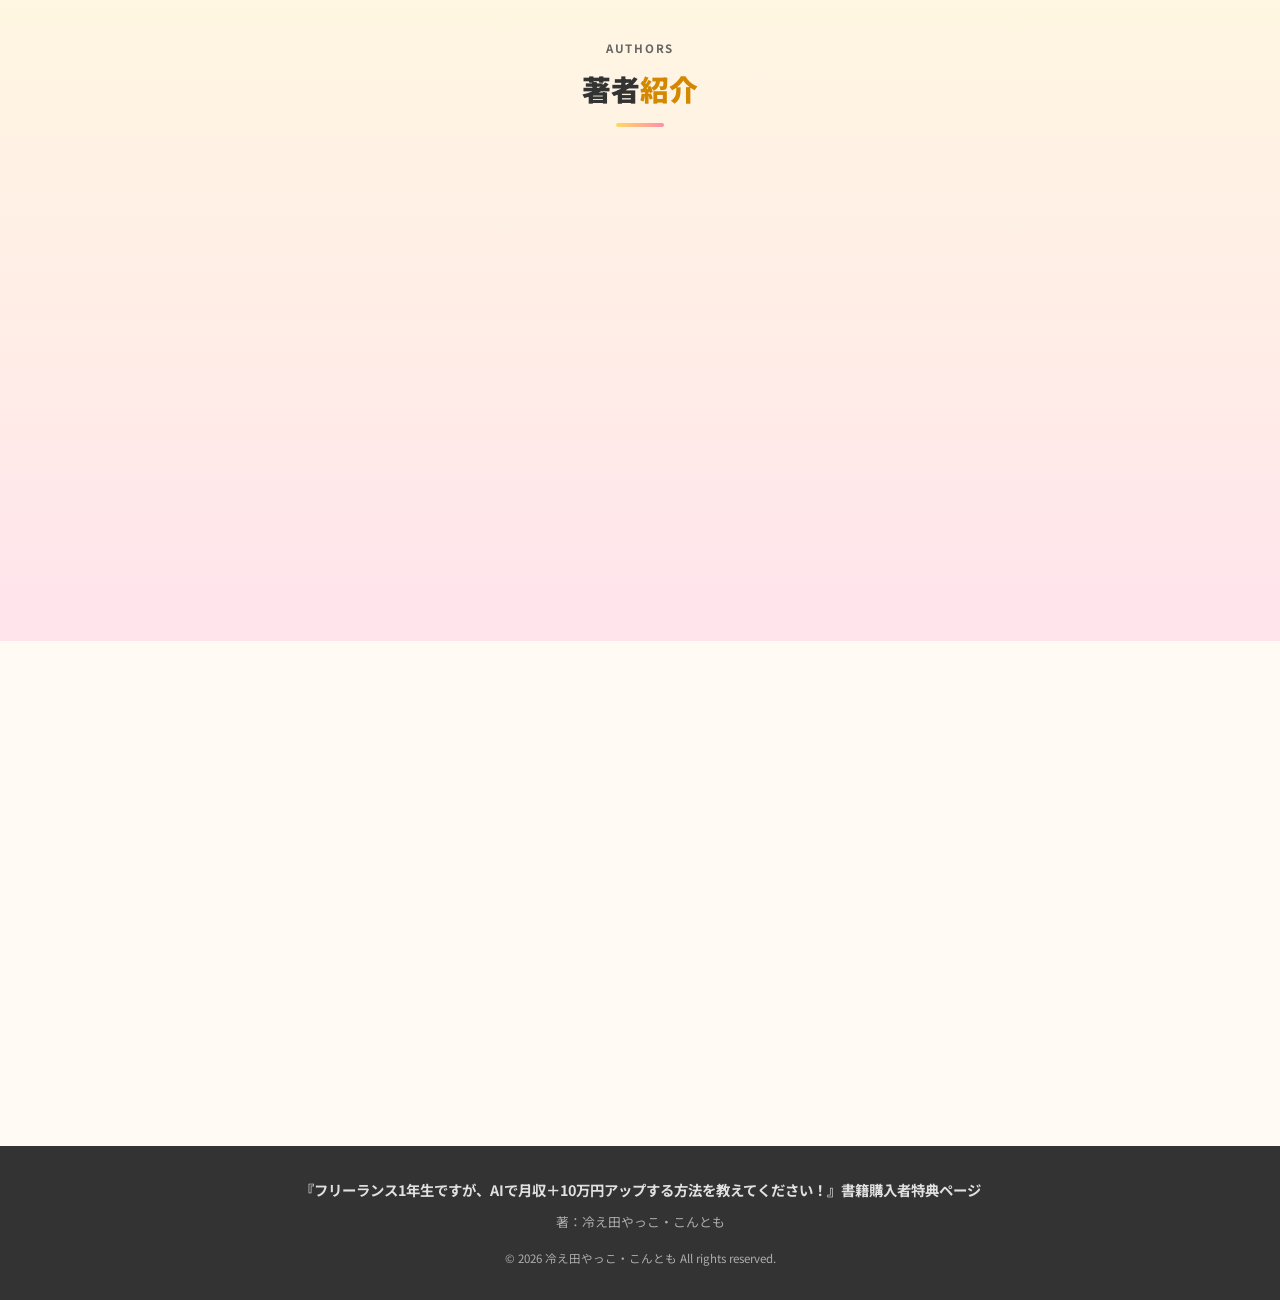
==== commit 459b1c61: "Add Canva bulk creation PDF and link to BENEFIT 02 Co-Authored-By: Claude Sonnet 4.6 <noreply@anthro" ====
--- a/index.html
+++ b/index.html
@@ -74,7 +74,12 @@
           <p class="benefit-desc">
             Canvaを使って画像や資料を効率よく一括作成する方法を解説します。SNS発信や副業コンテンツ制作の時短に役立ちます。
           </p>
-          <span class="benefit-tag confirmed">巻末収録済み</span>
+          <div style="display: flex; justify-content: space-between; align-items: center; margin-top: 12px;">
+            <span class="benefit-tag confirmed" style="margin: 0;">巻末収録済み</span>
+            <a href="canva_ikkatsu_sakusei.pdf" target="_blank" rel="noopener"
+              style="background: #ff5277; color: #fff; padding: 6px 16px; border-radius: 20px; text-decoration: none; font-size: 0.85rem; font-weight: bold; box-shadow: 0 4px 10px rgba(255,82,119,0.2);">PDFを見る
+              ▶</a>
+          </div>
         </div>
 
         <div class="benefit-card fade-in">
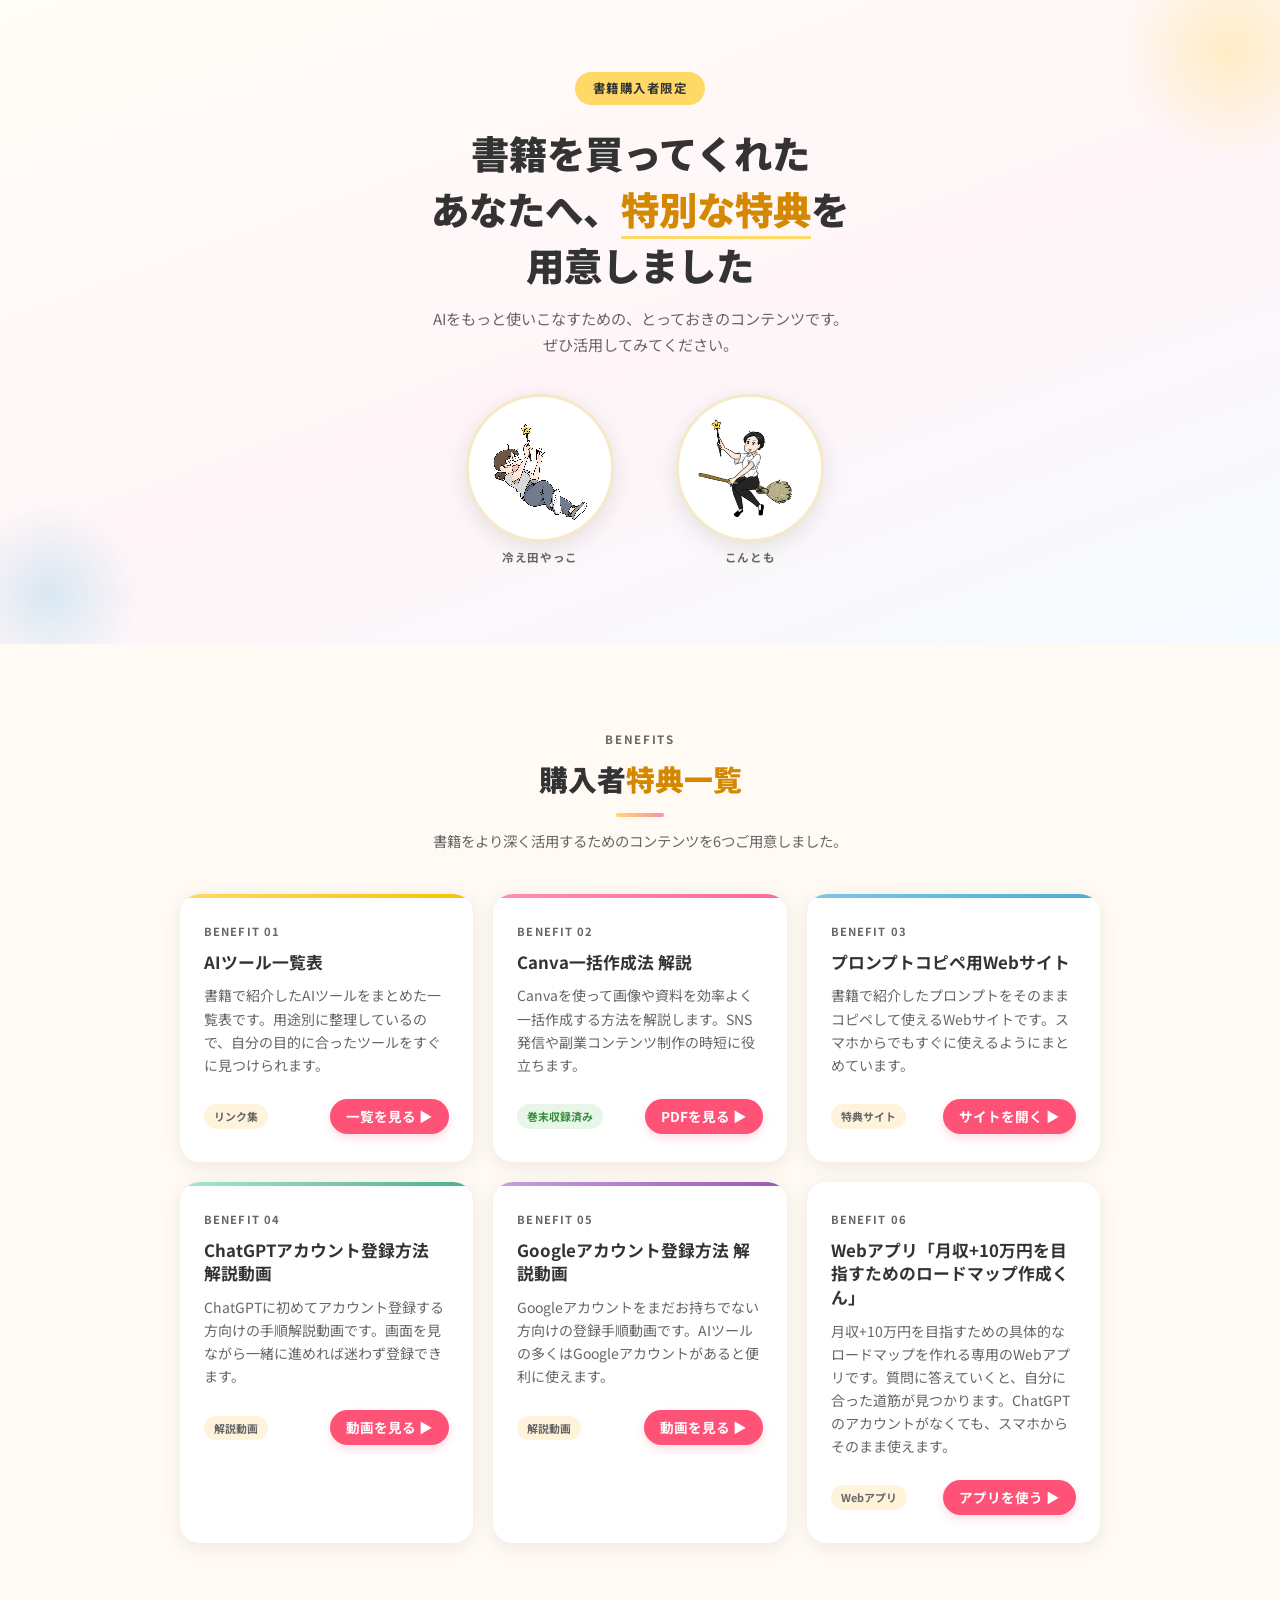
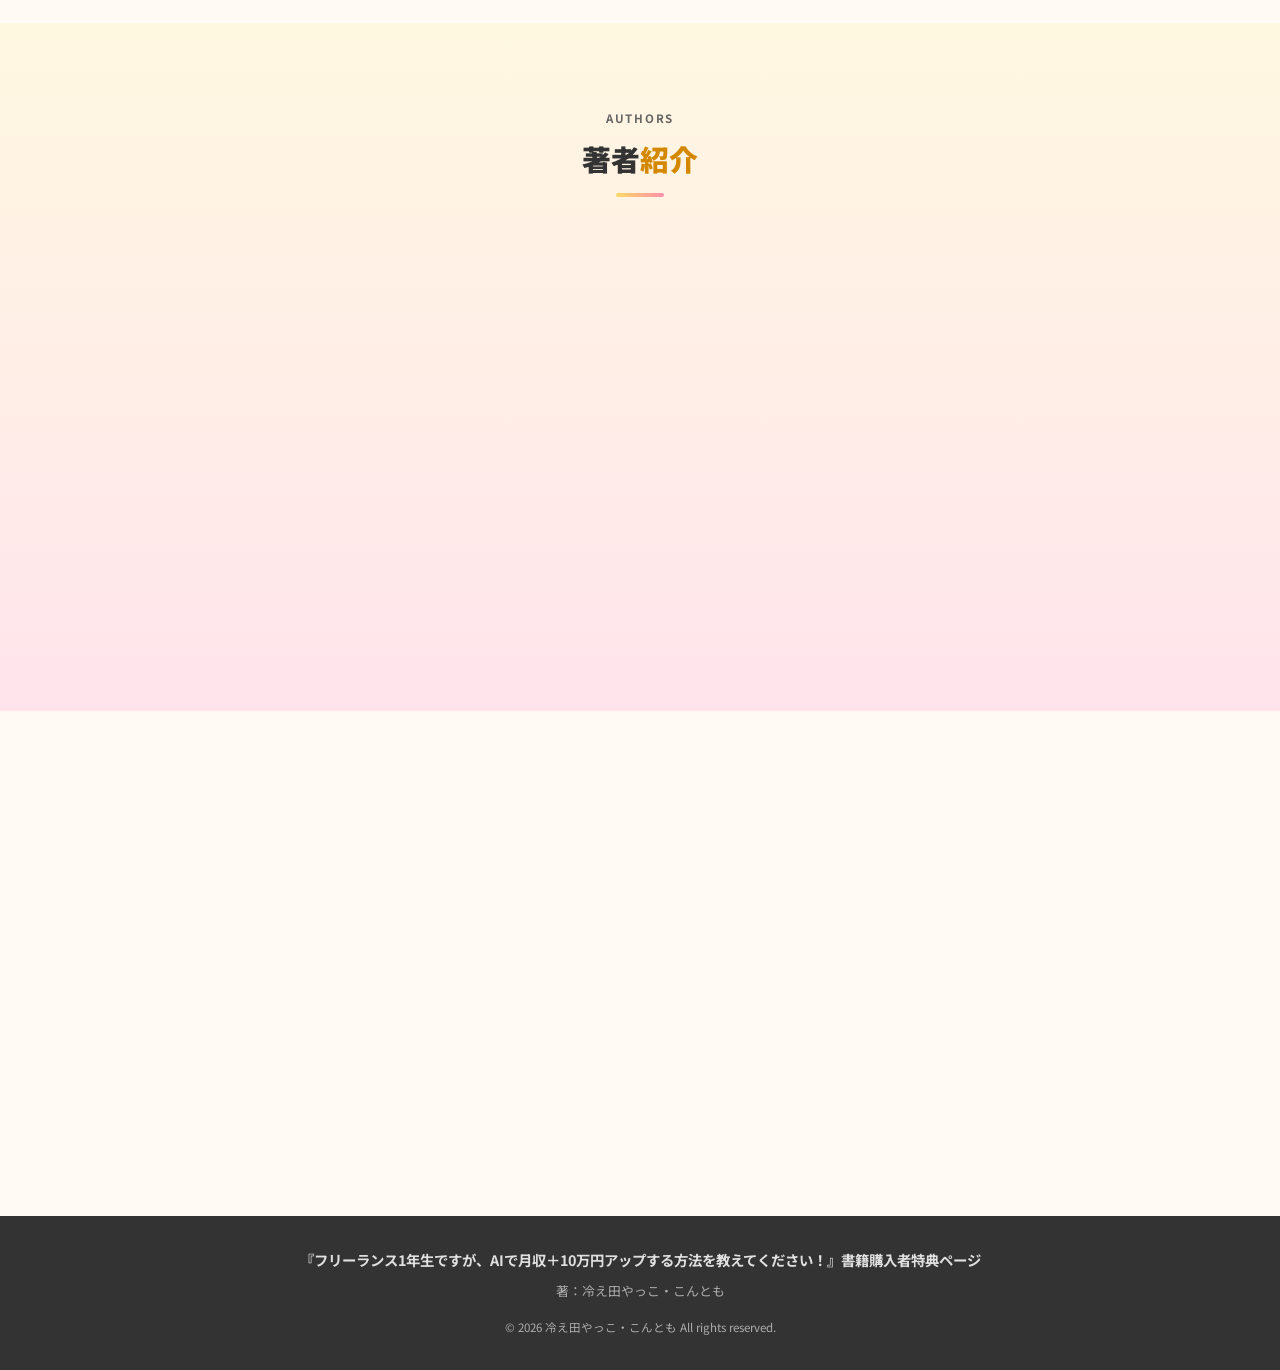
==== commit 70624ad1: "BENEFIT 06のロードマップ作成くんをGPTsからWebアプリ版へ差し替え Co-Authored-By: Claude Opus 5.5 <noreply@anthropic.com>" ====
--- a/index.html
+++ b/index.html
@@ -126,14 +126,14 @@
 
         <div class="benefit-card fade-in">
           <span class="benefit-number">BENEFIT 06</span>
-          <h3 class="benefit-title">GPTs「月収+10万円を目指すためのロードマップ作成くん」</h3>
-          <p class="benefit-desc">
-            月収+10万円を目指すための具体的なロードマップを提案してくれる専用のGPTsです。AIに質問しながら自分に合った道筋を見つけましょう。
-          </p>
-          <div style="display: flex; justify-content: space-between; align-items: center; margin-top: 12px;">
-            <span class="benefit-tag" style="margin: 0;">GPTs</span>
-            <a href="https://chatgpt.com/g/g-69c5f63667fc819190f28369ba0d12cf-yue-shou-10mo-yuan-womu-zhi-sutamenorotomatuhuzuo-cheng-kun" target="_blank" rel="noopener"
-              style="background: #ff5277; color: #fff; padding: 6px 16px; border-radius: 20px; text-decoration: none; font-size: 0.85rem; font-weight: bold; box-shadow: 0 4px 10px rgba(255,82,119,0.2);">GPTsを使う
+          <h3 class="benefit-title">Webアプリ「月収+10万円を目指すためのロードマップ作成くん」</h3>
+          <p class="benefit-desc">
+            月収+10万円を目指すための具体的なロードマップを作れる専用のWebアプリです。質問に答えていくと、自分に合った道筋が見つかります。ChatGPTのアカウントがなくても、スマホからそのまま使えます。
+          </p>
+          <div style="display: flex; justify-content: space-between; align-items: center; margin-top: 12px;">
+            <span class="benefit-tag" style="margin: 0;">Webアプリ</span>
+            <a href="https://roadmap-kun.pages.dev/" target="_blank" rel="noopener noreferrer"
+              style="background: #ff5277; color: #fff; padding: 6px 16px; border-radius: 20px; text-decoration: none; font-size: 0.85rem; font-weight: bold; box-shadow: 0 4px 10px rgba(255,82,119,0.2);">アプリを使う
               ▶</a>
           </div>
         </div>
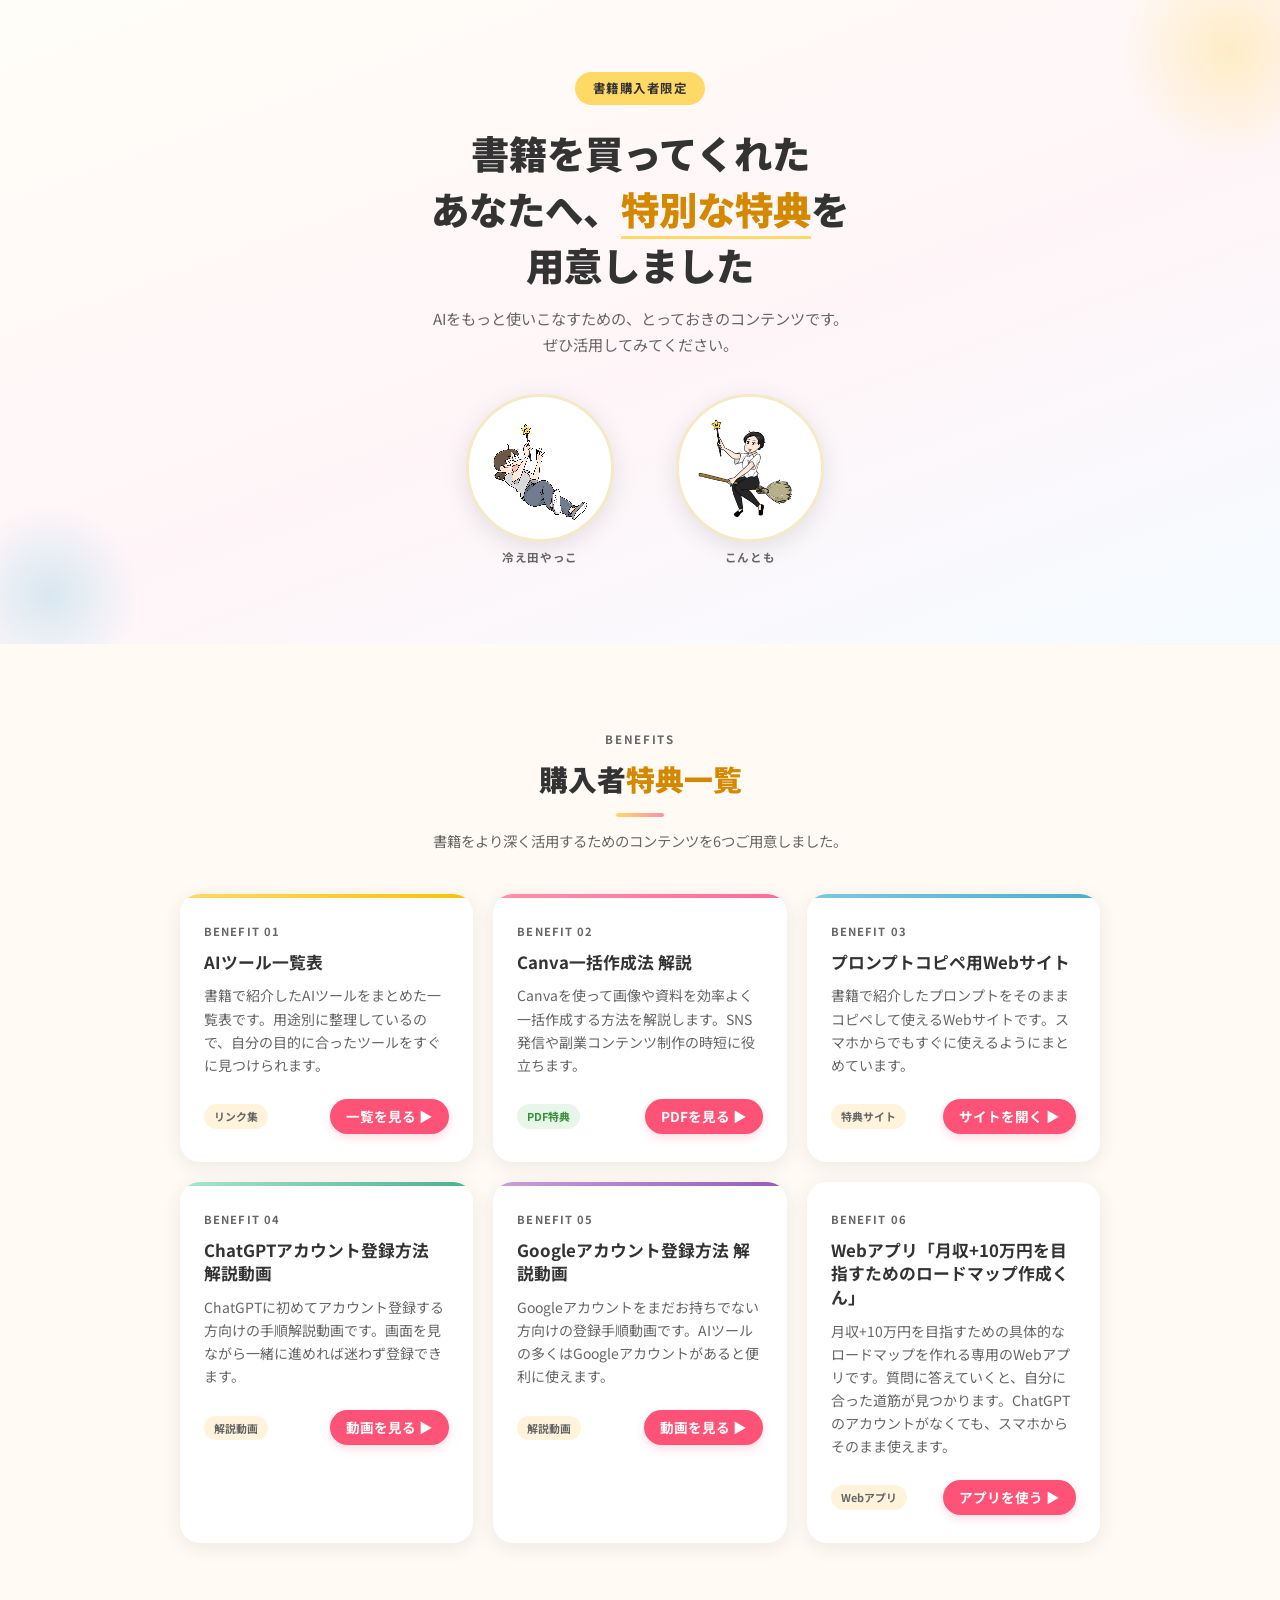
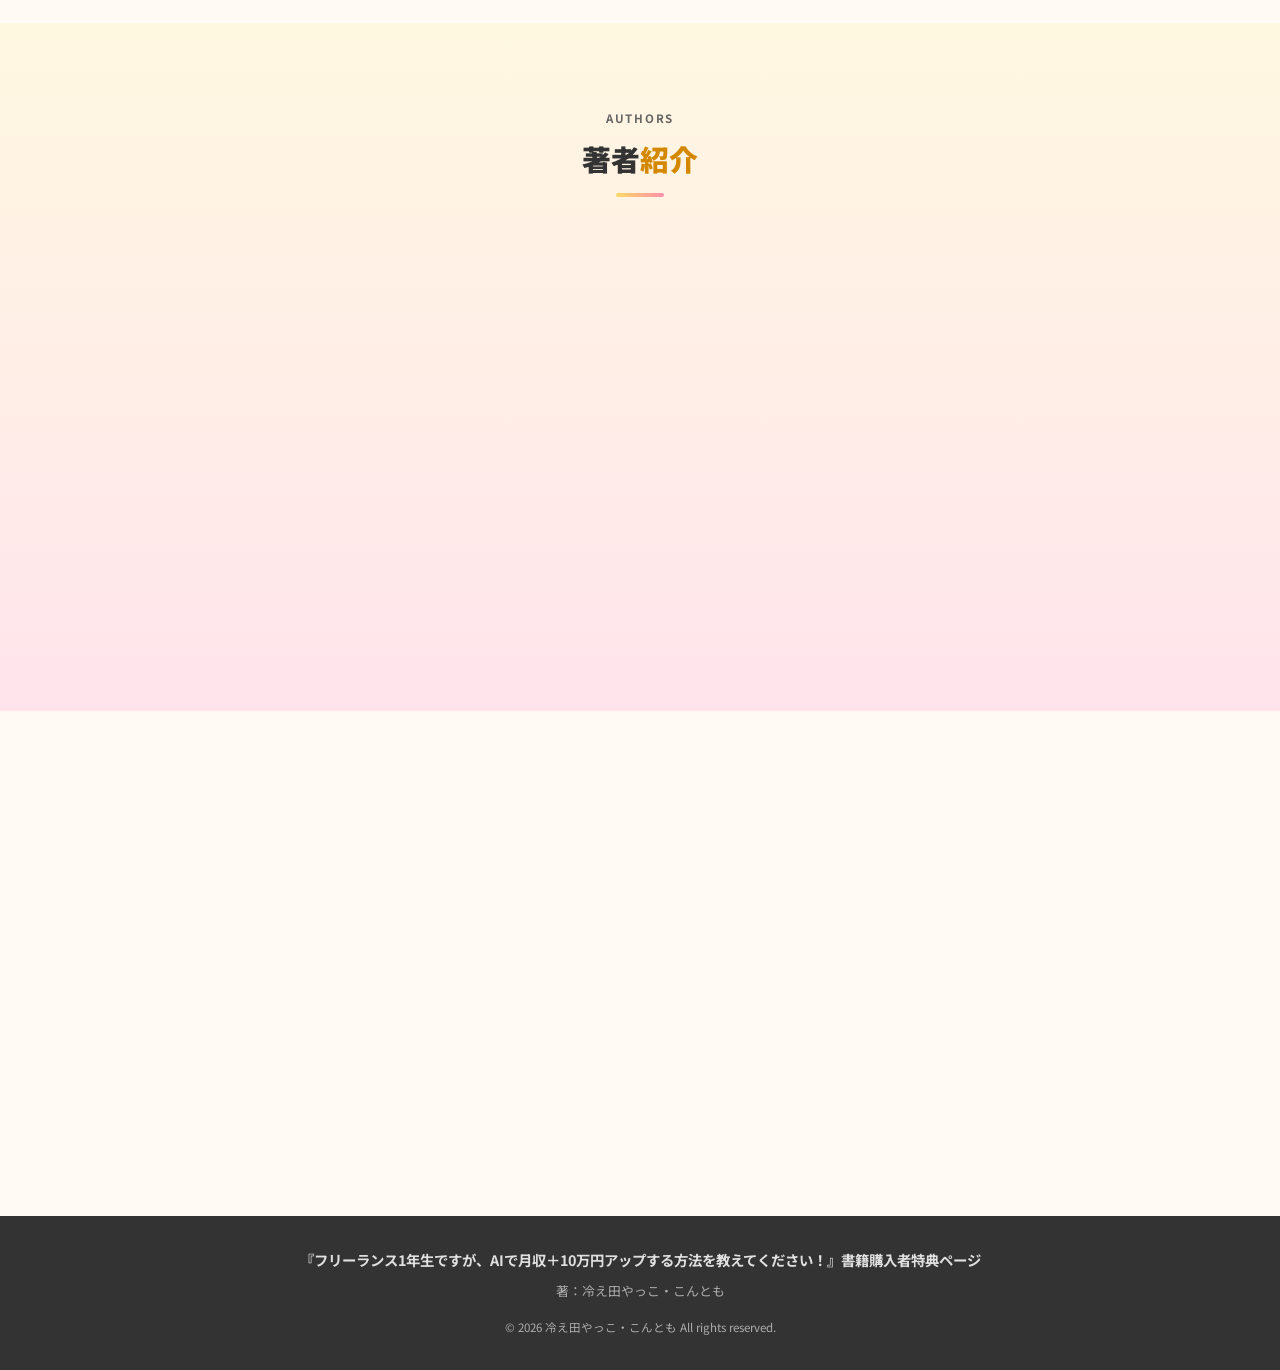
==== commit d8749bd3: "公開中の版に合わせる：Canva解説のタグ「PDF特典」・公式LINEボタンのリンク（iMacから直接公開されGitHubに未反映だった分） Co-Authored-By: Claude Opus 5" ====
--- a/index.html
+++ b/index.html
@@ -75,7 +75,7 @@
             Canvaを使って画像や資料を効率よく一括作成する方法を解説します。SNS発信や副業コンテンツ制作の時短に役立ちます。
           </p>
           <div style="display: flex; justify-content: space-between; align-items: center; margin-top: 12px;">
-            <span class="benefit-tag confirmed" style="margin: 0;">巻末収録済み</span>
+            <span class="benefit-tag confirmed" style="margin: 0;">PDF特典</span>
             <a href="canva_ikkatsu_sakusei.pdf" target="_blank" rel="noopener"
               style="background: #ff5277; color: #fff; padding: 6px 16px; border-radius: 20px; text-decoration: none; font-size: 0.85rem; font-weight: bold; box-shadow: 0 4px 10px rgba(255,82,119,0.2);">PDFを見る
               ▶</a>
@@ -191,7 +191,7 @@
 
         <p style="margin: 20px 0 16px; font-size: 0.95rem; font-weight: 700; color: #555;">公式LINEでは書籍の最新情報・キャンペーン情報をお届けしています！</p>
 
-        <a href="#" class="btn btn-line">
+        <a href="https://line.me/R/ti/p/@833anzxy?oat_content=qr" target="_blank" rel="noopener" class="btn btn-line">
           公式LINEを登録する
         </a>
       </div>
